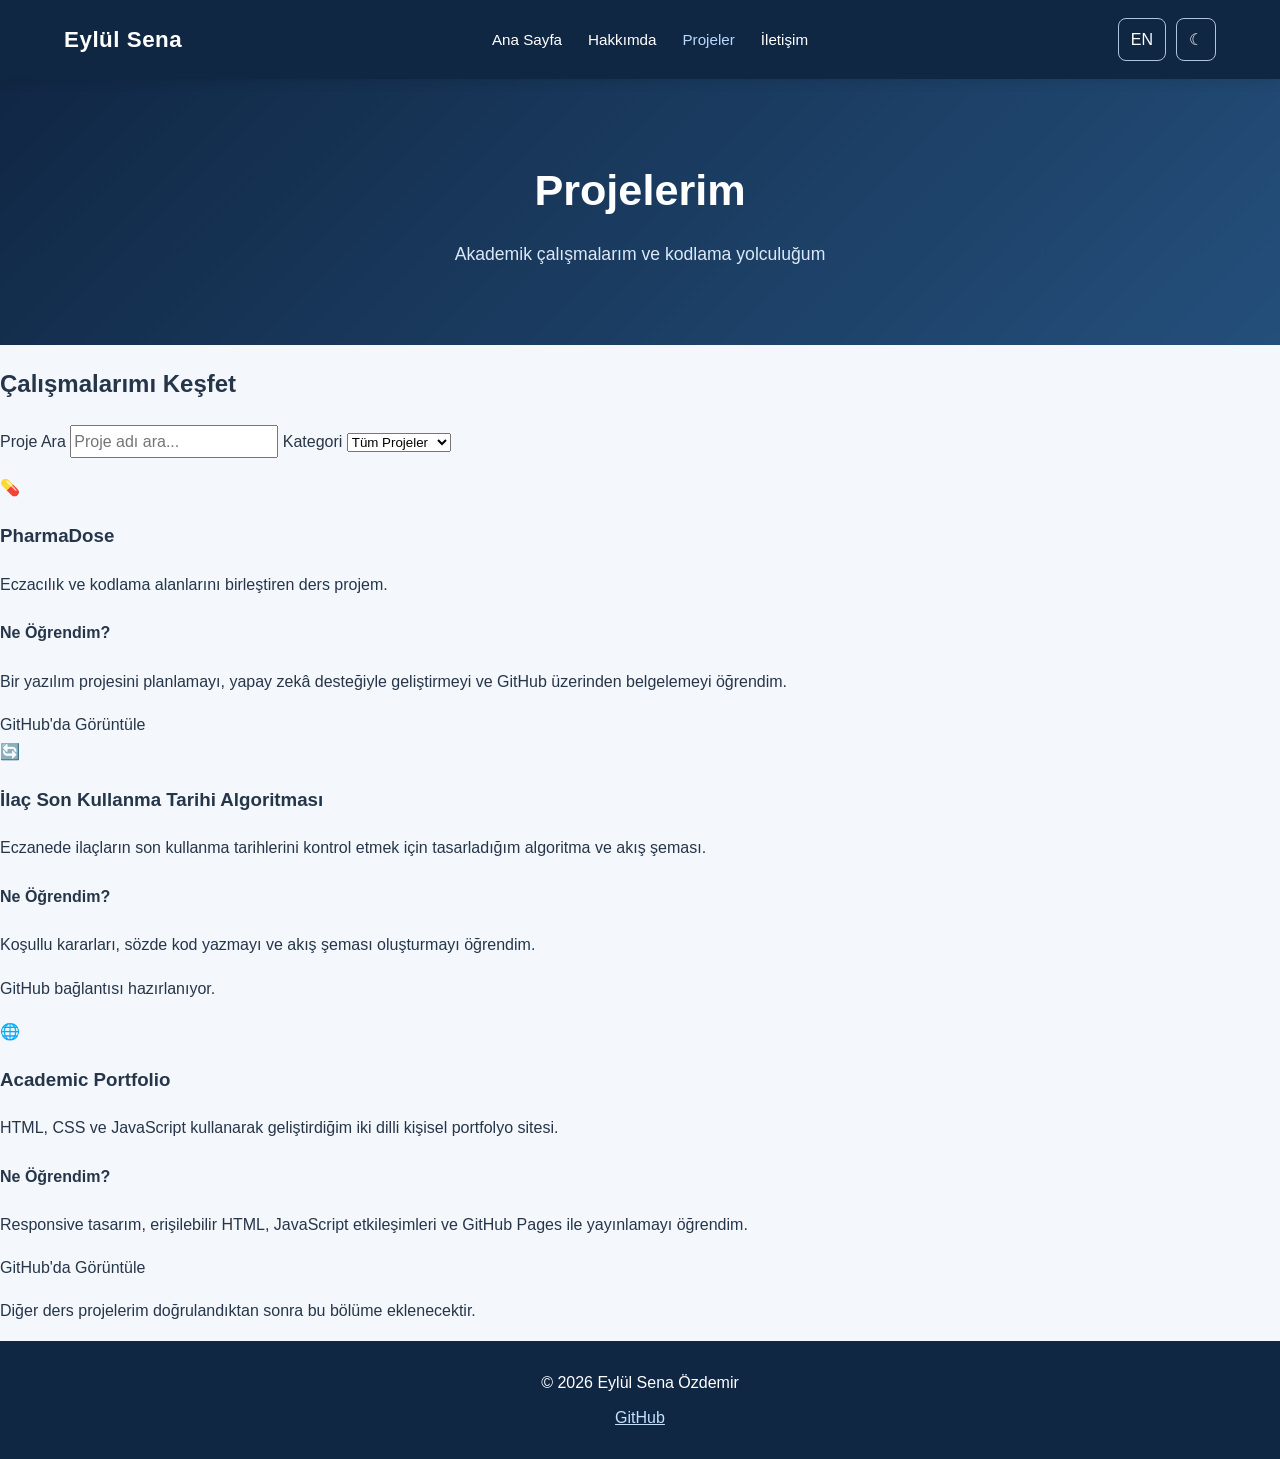
==== projects.html @ 24a997ff "Add bilingual projects page" ====
<!DOCTYPE html>
<html lang="tr">
<head>
  <meta charset="UTF-8">
  <meta name="viewport"
        content="width=device-width, initial-scale=1.0">
  <meta name="description"
        content="Eylül Sena Özdemir'in akademik ve kodlama projeleri.">
  <title>Projects | Eylül Sena</title>
  <link rel="stylesheet" href="style.css">
  <script src="script.js" defer></script>
</head>

<body>

  <header class="site-header">
    <nav class="navbar" aria-label="Ana menü">
      <a href="index.html" class="logo">Eylül Sena</a>

      <button class="menu-toggle" type="button"
              aria-label="Menüyü aç"
              aria-expanded="false"
              aria-controls="nav-links">☰</button>

      <ul class="nav-links" id="nav-links">
        <li><a href="index.html"
               data-tr="Ana Sayfa" data-en="Home">Ana Sayfa</a></li>
        <li><a href="about.html"
               data-tr="Hakkımda" data-en="About">Hakkımda</a></li>
        <li><a href="projects.html" aria-current="page"
               data-tr="Projeler" data-en="Projects">Projeler</a></li>
        <li><a href="contact.html"
               data-tr="İletişim" data-en="Contact">İletişim</a></li>
      </ul>

      <div class="header-actions">
        <button id="language-toggle" type="button"
                aria-label="Switch to English">EN</button>
        <button id="theme-toggle" type="button"
                aria-label="Karanlık modu aç">☾</button>
      </div>
    </nav>
  </header>

  <main>
    <section class="about-banner">
      <h1 data-tr="Projelerim" data-en="My Projects">
        Projelerim
      </h1>
      <p data-tr="Akademik çalışmalarım ve kodlama yolculuğum"
         data-en="My academic work and coding journey">
        Akademik çalışmalarım ve kodlama yolculuğum
      </p>
    </section>

    <section class="projects-container"
             aria-labelledby="projects-heading">

      <h2 id="projects-heading"
          data-tr="Çalışmalarımı Keşfet"
          data-en="Explore My Work">
        Çalışmalarımı Keşfet
      </h2>

      <!-- SEARCH AND FILTER -->
      <div class="project-controls">
        <label for="project-search"
               data-tr="Proje Ara"
               data-en="Search Projects">Proje Ara</label>

        <input type="search" id="project-search"
               placeholder="Proje adı ara..."
               aria-label="Proje ara">

        <label for="project-filter"
               data-tr="Kategori"
               data-en="Category">Kategori</label>

        <select id="project-filter">
          <option value="all"
                  data-tr="Tüm Projeler"
                  data-en="All Projects">Tüm Projeler</option>
          <option value="coding"
                  data-tr="Kodlama"
                  data-en="Coding">Kodlama</option>
          <option value="algorithm"
                  data-tr="Algoritma"
                  data-en="Algorithm">Algoritma</option>
          <option value="web"
                  data-tr="Web Tasarımı"
                  data-en="Web Design">Web Tasarımı</option>
        </select>
      </div>

      <p id="project-feedback" role="status"
         aria-live="polite"></p>

      <div class="projects-grid">

        <!-- PROJECT 1 -->
        <article class="project-card" data-category="coding"
                 data-search="pharmadose pharmacy coding eczacılık kodlama">

          <div class="project-image" role="img"
               aria-label="PharmaDose proje simgesi">
            <span aria-hidden="true">💊</span>
          </div>

          <div class="project-content">
            <h3>PharmaDose</h3>

            <p data-tr="Eczacılık ve kodlama alanlarını birleştiren ders projem."
               data-en="My coursework project combining pharmacy and coding.">
              Eczacılık ve kodlama alanlarını
              birleştiren ders projem.
            </p>

            <h4 data-tr="Ne Öğrendim?"
                data-en="What I Learned">
              Ne Öğrendim?
            </h4>

            <p data-tr="Bir yazılım projesini planlamayı, yapay zekâ desteğiyle geliştirmeyi ve GitHub üzerinden belgelemeyi öğrendim."
               data-en="I learned to plan a software project, develop it with AI assistance, and document it on GitHub.">
              Bir yazılım projesini planlamayı,
              yapay zekâ desteğiyle geliştirmeyi
              ve GitHub üzerinden belgelemeyi öğrendim.
            </p>

            <a class="project-link"
               href="https://github.com/eyllozdemir/PharmaDose"
               target="_blank" rel="noopener noreferrer"
               data-tr="GitHub'da Görüntüle"
               data-en="View on GitHub">
              GitHub'da Görüntüle
            </a>
          </div>
        </article>

        <!-- PROJECT 2 -->
        <article class="project-card" data-category="algorithm"
                 data-search="algorithm flowchart expiry date son kullanma tarihi algoritma">

          <div class="project-image" role="img"
               aria-label="Algoritma akış şeması simgesi">
            <span aria-hidden="true">🔄</span>
          </div>

          <div class="project-content">
            <h3 data-tr="İlaç Son Kullanma Tarihi Algoritması"
                data-en="Medication Expiry Date Algorithm">
              İlaç Son Kullanma Tarihi Algoritması
            </h3>

            <p data-tr="Eczanede ilaçların son kullanma tarihlerini kontrol etmek için tasarladığım algoritma ve akış şeması."
               data-en="An algorithm and flowchart designed to check medication expiry dates in a pharmacy.">
              Eczanede ilaçların son kullanma
              tarihlerini kontrol etmek için
              tasarladığım algoritma ve akış şeması.
            </p>

            <h4 data-tr="Ne Öğrendim?"
                data-en="What I Learned">
              Ne Öğrendim?
            </h4>

            <p data-tr="Koşullu kararları, sözde kod yazmayı ve akış şeması oluşturmayı öğrendim."
               data-en="I learned conditional decision-making, pseudocode writing, and flowchart design.">
              Koşullu kararları, sözde kod
              yazmayı ve akış şeması oluşturmayı öğrendim.
            </p>

            <!-- Gercek GitHub baglantisi eklenecek -->
            <p class="project-pending"
               data-tr="GitHub bağlantısı hazırlanıyor."
               data-en="GitHub link will be added.">
              GitHub bağlantısı hazırlanıyor.
            </p>
          </div>
        </article>

        <!-- PROJECT 3: PORTFOLIO DEMO -->
        <article class="project-card" data-category="web"
                 data-search="academic portfolio html css javascript web">

          <div class="project-image" role="img"
               aria-label="Web portfolyo simgesi">
            <span aria-hidden="true">🌐</span>
          </div>

          <div class="project-content">
            <h3>Academic Portfolio</h3>

            <p data-tr="HTML, CSS ve JavaScript kullanarak geliştirdiğim iki dilli kişisel portfolyo sitesi."
               data-en="My bilingual personal portfolio website developed using HTML, CSS, and JavaScript.">
              HTML, CSS ve JavaScript kullanarak
              geliştirdiğim iki dilli kişisel
              portfolyo sitesi.
            </p>

            <h4 data-tr="Ne Öğrendim?"
                data-en="What I Learned">
              Ne Öğrendim?
            </h4>

            <p data-tr="Responsive tasarım, erişilebilir HTML, JavaScript etkileşimleri ve GitHub Pages ile yayınlamayı öğrendim."
               data-en="I learned responsive design, accessible HTML, JavaScript interactions, and publishing with GitHub Pages.">
              Responsive tasarım, erişilebilir HTML,
              JavaScript etkileşimleri ve GitHub Pages
              ile yayınlamayı öğrendim.
            </p>

            <a class="project-link"
               href="https://github.com/eyllozdemir/academic-portfolio"
               target="_blank" rel="noopener noreferrer"
               data-tr="GitHub'da Görüntüle"
               data-en="View on GitHub">
              GitHub'da Görüntüle
            </a>
          </div>
        </article>

      </div>

      <p class="project-note"
         data-tr="Diğer ders projelerim doğrulandıktan sonra bu bölüme eklenecektir."
         data-en="Additional coursework projects will be added after verification.">
        Diğer ders projelerim doğrulandıktan
        sonra bu bölüme eklenecektir.
      </p>

    </section>
  </main>

  <footer class="site-footer">
    <p>© 2026 Eylül Sena Özdemir</p>
    <a href="https://github.com/eyllozdemir"
       target="_blank" rel="noopener noreferrer">GitHub</a>
  </footer>

</body>
</html>
---- style.css ----
/* ==========================================
   EYLUL SENA - ACADEMIC PORTFOLIO
   Main Stylesheet
   ========================================== */

/* 1. RENKLER VE TEMEL AYARLAR */

:root {
  --navy: #102744;
  --blue: #244F7B;
  --light-blue: #EAF1F8;
  --white: #FFFFFF;
  --background: #F4F7FB;
  --text: #26364A;
  --muted: #52657B;
  --border: #DCE5EF;
  --card: #FFFFFF;
  --focus: #F3B544;
}

* {
  box-sizing: border-box;
}

html {
  scroll-behavior: smooth;
}

body {
  margin: 0;
  font-family: Arial, Helvetica, sans-serif;
  line-height: 1.7;
  color: var(--text);
  background-color: var(--background);
}

a {
  color: inherit;
  text-decoration: none;
}

button,
input,
textarea {
  font: inherit;
}

button {
  cursor: pointer;
}

img {
  max-width: 100%;
  height: auto;
}

/* 2. ERISILEBILIRLIK */

:focus-visible {
  outline: 3px solid var(--focus);
  outline-offset: 4px;
}

/* 3. UST MENU */

.site-header {
  background-color: var(--navy);
  color: var(--white);
  position: sticky;
  top: 0;
  z-index: 100;
  box-shadow: 0 2px 12px rgba(0, 0, 0, 0.12);
}

.navbar {
  max-width: 1200px;
  margin: 0 auto;
  padding: 18px 24px;
  display: flex;
  align-items: center;
  justify-content: space-between;
  gap: 24px;
}

.logo {
  font-size: 1.4rem;
  font-weight: 700;
  letter-spacing: 0.5px;
  white-space: nowrap;
}

.nav-links {
  display: flex;
  align-items: center;
  gap: 26px;
  list-style: none;
  margin: 0;
  padding: 0;
}

.nav-links a {
  font-size: 0.95rem;
  font-weight: 500;
  transition: color 0.3s ease;
}

.nav-links a:hover,
.nav-links a[aria-current="page"] {
  color: #B8D9FF;
}

.header-actions {
  display: flex;
  align-items: center;
  gap: 10px;
}

.header-actions button,
.menu-toggle {
  background: transparent;
  color: var(--white);
  border: 1px solid #AFC3DA;
  border-radius: 8px;
  padding: 7px 12px;
}

.header-actions button:hover,
.menu-toggle:hover {
  background: rgba(255, 255, 255, 0.15);
}

.menu-toggle {
  display: none;
}

/* 4. ANA TANITIM ALANI */

.hero {
  min-height: 560px;
  display: flex;
  align-items: center;
  justify-content: space-between;
  gap: 50px;
  padding: 80px max(24px, calc((100vw - 1152px) / 2));
  background: linear-gradient(
    135deg,
    #102744 0%,
    #244F7B 100%
  );
  color: var(--white);
}

.hero-content {
  flex: 1;
  max-width: 670px;
}

.eyebrow {
  color: #C3E0FF;
  font-size: 0.85rem;
  font-weight: 700;
  letter-spacing: 2px;
  text-transform: uppercase;
}

.hero h1 {
  font-size: clamp(2.2rem, 5vw, 3.7rem);
  line-height: 1.2;
  margin: 16px 0;
}

.hero h2 {
  font-size: 1.25rem;
  font-weight: 400;
  color: #DCE9F8;
}

.hero-content > p:not(.eyebrow) {
  font-size: 1.05rem;
  color: #E2ECF7;
  max-width: 600px;
  margin-top: 24px;
}

.hero-buttons {
  display: flex;
  flex-wrap: wrap;
  gap: 14px;
  margin-top: 32px;
}

.btn {
  display: inline-block;
  padding: 12px 24px;
  border-radius: 8px;
  font-weight: 700;
  text-align: center;
  transition: transform 0.2s ease,
              background-color 0.2s ease;
}

.btn:hover {
  transform: translateY(-3px);
}

.btn-primary {
  background: var(--white);
  color: var(--navy);
}

.btn-primary:hover {
  background: var(--light-blue);
}

.btn-outline {
  border: 2px solid var(--white);
  color: var(--white);
}

.btn-outline:hover {
  background: rgba(255, 255, 255, 0.12);
}

/* 5. PROFIL AVATARI */

.hero-avatar {
  flex: 0 0 260px;
  display: flex;
  justify-content: center;
  align-items: center;
}

.avatar-placeholder {
  width: 240px;
  height: 240px;
  border-radius: 50%;
  background: #EAF1F8;
  color: var(--navy);
  display: flex;
  align-items: center;
  justify-content: center;
  font-size: 5rem;
  font-weight: 700;
  border: 8px solid rgba(255, 255, 255, 0.3);
  box-shadow: 0 12px 35px rgba(0, 0, 0, 0.2);
}

/* 6. ILGI ALANLARI */

.interests {
  max-width: 1200px;
  margin: 0 auto;
  padding: 80px 24px;
}

.interests h2 {
  text-align: center;
  color: var(--navy);
  font-size: 2rem;
  margin-bottom: 36px;
}

.interest-grid {
  display: grid;
  grid-template-columns: repeat(3, 1fr);
  gap: 24px;
}

.interest-card {
  background: var(--card);
  padding: 32px 26px;
  border-radius: 14px;
  border: 1px solid var(--border);
  box-shadow: 0 5px 18px rgba(16, 39, 68, 0.05);
  transition: transform 0.3s ease,
              box-shadow 0.3s ease;
}

.interest-card:hover {
  transform: translateY(-6px);
  box-shadow: 0 12px 28px rgba(16, 39, 68, 0.12);
}

.interest-card h3 {
  color: var(--blue);
  margin-top: 0;
  font-size: 1.25rem;
}

.interest-card p {
  color: var(--muted);
  margin-bottom: 0;
}

/* 7. ALT BILGI */

.site-footer {
  background: var(--navy);
  color: var(--white);
  text-align: center;
  padding: 28px 20px;
}

.site-footer p {
  margin: 0 0 8px;
}

.site-footer a {
  color: #C3E0FF;
  text-decoration: underline;
}

.site-footer a:hover {
  color: var(--white);
}

/* 8. TABLET TASARIMI */

@media (max-width: 1024px) {
  .navbar {
    gap: 14px;
  }

  .nav-links {
    gap: 14px;
  }

  .hero {
    padding: 70px 40px;
    gap: 30px;
  }

  .hero-avatar {
    flex-basis: 200px;
  }

  .avatar-placeholder {
    width: 190px;
    height: 190px;
    font-size: 4rem;
  }

  .interest-grid {
    gap: 16px;
  }
}

/* 9. MOBIL TASARIM */

@media (max-width: 768px) {
  .navbar {
    flex-wrap: wrap;
    padding: 16px 20px;
  }

  .menu-toggle {
    display: block;
    margin-left: auto;
  }

  .header-actions {
    order: 2;
  }

  .nav-links {
    display: none;
    order: 3;
    width: 100%;
    flex-direction: column;
    align-items: stretch;
    gap: 0;
    padding: 14px 0;
  }

  .nav-links.active {
    display: flex;
  }

  .nav-links a {
    display: block;
    padding: 10px 4px;
  }

  .hero {
    flex-direction: column-reverse;
    text-align: center;
    padding: 55px 24px;
    gap: 28px;
  }

  .hero-content {
    width: 100%;
  }

  .hero-avatar {
    flex: 0 0 auto;
  }

  .hero-buttons {
    justify-content: center;
  }

  .interest-grid {
    grid-template-columns: 1fr;
  }

  .interests {
    padding: 55px 20px;
  }

  .interests h2 {
    font-size: 1.7rem;
  }
}

/* 10. KUCUK TELEFONLAR */

@media (max-width: 480px) {
  .logo {
    font-size: 1.15rem;
  }

  .navbar {
    gap: 10px;
  }

  .header-actions button {
    padding: 6px 9px;
  }

  .hero {
    padding: 45px 18px;
  }

  .hero h1 {
    font-size: 2rem;
  }

  .avatar-placeholder {
    width: 160px;
    height: 160px;
    font-size: 3.5rem;
  }

  .hero-buttons {
    flex-direction: column;
  }

  .btn {
    width: 100%;
  }
}

/* 11. HAREKET HASSASIYETI */

@media (prefers-reduced-motion: reduce) {
  html {
    scroll-behavior: auto;
  }

  .btn,
  .interest-card,
  .nav-links a {
    transition: none;
  }
}

/* 12. KARANLIK MOD ALTYAPISI */

body.dark-mode {
  --background: #0B1727;
  --text: #E5EDF6;
  --muted: #C0CDDD;
  --border: #38506C;
  --card: #172B44;
}

body.dark-mode .interests h2 {
  color: #E5EDF6;
}

body.dark-mode .interest-card h3 {
  color: #B8D9FF;
}

/* ==========================================
   ABOUT ME PAGE
   ========================================== */

.about-banner {
  background: linear-gradient(135deg, #102744, #244F7B);
  color: #FFFFFF;
  text-align: center;
  padding: 75px 20px;
}

.about-banner h1 {
  font-size: 2.7rem;
  margin: 0 0 12px;
}

.about-banner p {
  color: #DCE9F8;
  font-size: 1.1rem;
  margin: 0;
}

.about-container {
  max-width: 1050px;
  margin: 0 auto;
  padding: 55px 24px;
}

.about-intro,
.about-section {
  background: var(--card);
  border: 1px solid var(--border);
  border-radius: 14px;
  padding: 32px;
  margin-bottom: 24px;
  box-shadow: 0 5px 18px rgba(16, 39, 68, 0.05);
}

.about-intro {
  display: flex;
  align-items: center;
  gap: 30px;
}

.about-avatar {
  width: 130px;
  height: 130px;
  flex-shrink: 0;
  border-radius: 50%;
  background: #EAF1F8;
  color: #102744;
  display: flex;
  justify-content: center;
  align-items: center;
  font-size: 2.7rem;
  font-weight: 700;
}

.about-intro h2,
.about-section h2 {
  color: var(--blue);
  margin-top: 0;
}

.about-intro h3 {
  color: var(--muted);
  font-weight: 500;
}

.about-section h3 {
  color: var(--text);
}

.about-section p,
.about-intro p {
  line-height: 1.8;
}

.about-section ul {
  padding-left: 24px;
}

.about-section li {
  margin-bottom: 12px;
}

/* Dark mode support */

body.dark-mode .about-intro h2,
body.dark-mode .about-section h2 {
  color: #B8D9FF;
}

/* Tablet */

@media (max-width: 1024px) {
  .about-container {
    padding: 40px 24px;
  }
}

/* Mobile */

@media (max-width: 768px) {
  .about-banner {
    padding: 55px 20px;
  }

  .about-banner h1 {
    font-size: 2rem;
  }

  .about-intro {
    flex-direction: column;
    text-align: center;
  }

  .about-intro,
  .about-section {
    padding: 24px;
  }

  .about-avatar {
    width: 110px;
    height: 110px;
    font-size: 2.2rem;
  }
}
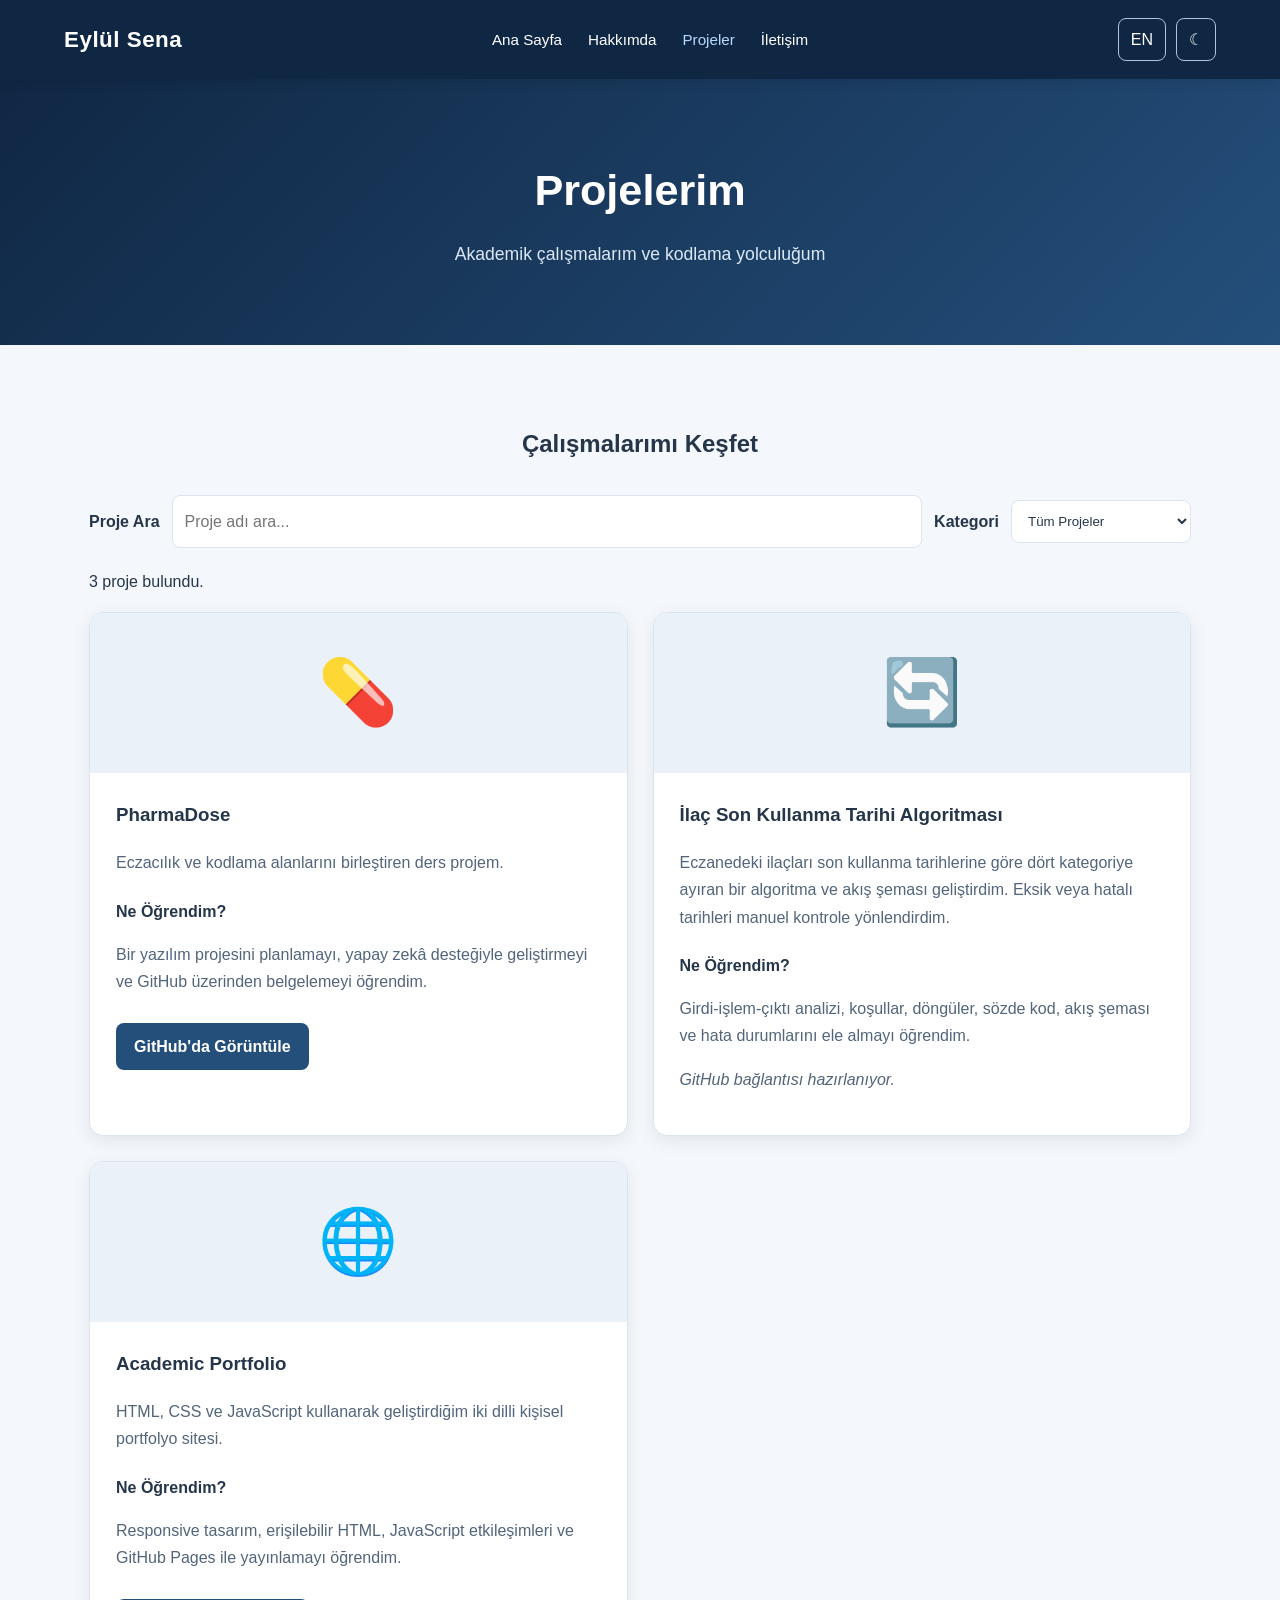
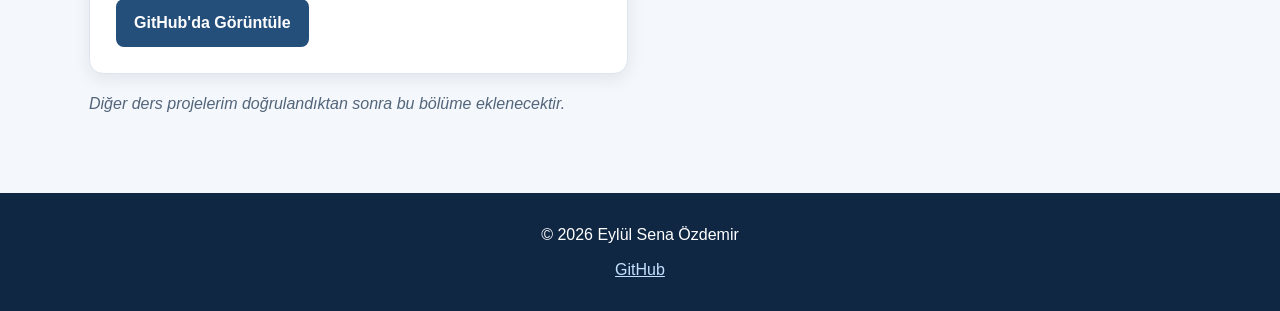
==== commit 7fe6b5e0: "Update algorithm project description" ====
--- a/projects.html
+++ b/projects.html
@@ -153,23 +153,31 @@
               İlaç Son Kullanma Tarihi Algoritması
             </h3>
 
-            <p data-tr="Eczanede ilaçların son kullanma tarihlerini kontrol etmek için tasarladığım algoritma ve akış şeması."
-               data-en="An algorithm and flowchart designed to check medication expiry dates in a pharmacy.">
-              Eczanede ilaçların son kullanma
-              tarihlerini kontrol etmek için
-              tasarladığım algoritma ve akış şeması.
-            </p>
+            
+          <p
+           data-tr="Eczanedeki ilaçları son kullanma tarihlerine göre dört kategoriye ayıran bir algoritma ve akış şeması geliştirdim. Eksik veya hatalı tarihleri manuel kontrole yönlendirdim."
+            data-en="I developed an algorithm and flowchart that classify pharmacy medications into four expiry-date categories. Missing or invalid dates are flagged for manual review.">
+            Eczanedeki ilaçları son kullanma tarihlerine
+             göre dört kategoriye ayıran bir algoritma
+            ve akış şeması geliştirdim. Eksik veya hatalı
+            tarihleri manuel kontrole yönlendirdim.
+          </p>
+
 
             <h4 data-tr="Ne Öğrendim?"
                 data-en="What I Learned">
               Ne Öğrendim?
             </h4>
 
-            <p data-tr="Koşullu kararları, sözde kod yazmayı ve akış şeması oluşturmayı öğrendim."
-               data-en="I learned conditional decision-making, pseudocode writing, and flowchart design.">
-              Koşullu kararları, sözde kod
-              yazmayı ve akış şeması oluşturmayı öğrendim.
-            </p>
+            
+<p
+  data-tr="Girdi-işlem-çıktı analizi, koşullar, döngüler, sözde kod, akış şeması ve hata durumlarını ele almayı öğrendim."
+  data-en="I learned input-process-output analysis, conditions, loops, pseudocode, flowcharts, and handling exceptional cases.">
+  Girdi-işlem-çıktı analizi, koşullar,
+  döngüler, sözde kod, akış şeması
+  ve hata durumlarını ele almayı öğrendim.
+</p>
+
 
             <!-- Gercek GitHub baglantisi eklenecek -->
             <p class="project-pending"
--- a/style.css
+++ b/style.css
@@ -612,3 +612,131 @@
     font-size: 2.2rem;
   }
 }
+
+/* ==========================================
+   PROJECTS PAGE
+   ========================================== */
+
+.projects-container {
+  max-width: 1150px;
+  margin: 0 auto;
+  padding: 60px 24px;
+}
+
+.projects-container > h2 {
+  color: var(--text);
+  text-align: center;
+  margin-bottom: 30px;
+}
+
+.project-controls {
+  display: flex;
+  align-items: center;
+  flex-wrap: wrap;
+  gap: 12px;
+  margin-bottom: 20px;
+}
+
+.project-controls label {
+  font-weight: 600;
+}
+
+.project-controls input,
+.project-controls select {
+  padding: 12px;
+  border: 1px solid var(--border);
+  border-radius: 8px;
+  background: var(--card);
+  color: var(--text);
+  min-width: 180px;
+}
+
+.project-controls input {
+  flex: 1;
+}
+
+.projects-grid {
+  display: grid;
+  grid-template-columns: repeat(2, minmax(0, 1fr));
+  gap: 25px;
+}
+
+.project-card {
+  background: var(--card);
+  border: 1px solid var(--border);
+  border-radius: 14px;
+  overflow: hidden;
+  box-shadow: 0 5px 18px rgba(16,39,68,0.08);
+}
+
+.project-card[hidden] {
+  display: none;
+}
+
+.project-image {
+  background: #EAF1F8;
+  min-height: 160px;
+  display: flex;
+  align-items: center;
+  justify-content: center;
+  font-size: 4rem;
+}
+
+.project-content {
+  padding: 26px;
+}
+
+.project-content h3 {
+  color: var(--text);
+  margin-top: 0;
+}
+
+.project-content h4 {
+  color: var(--text);
+  margin-bottom: 8px;
+}
+
+.project-content p {
+  color: var(--muted);
+}
+
+.project-link {
+  display: inline-block;
+  margin-top: 12px;
+  background: #244F7B;
+  color: #FFFFFF;
+  padding: 10px 18px;
+  border-radius: 8px;
+  font-weight: 600;
+}
+
+.project-link:hover {
+  background: #102744;
+}
+
+.project-pending,
+.project-note {
+  color: var(--muted);
+  font-style: italic;
+}
+
+#project-feedback {
+  color: var(--text);
+  min-height: 1.5em;
+}
+
+@media (max-width: 768px) {
+  .projects-grid {
+    grid-template-columns: 1fr;
+  }
+
+  .project-controls {
+    flex-direction: column;
+    align-items: stretch;
+  }
+
+  .project-controls input,
+  .project-controls select {
+    width: 100%;
+  }
+}
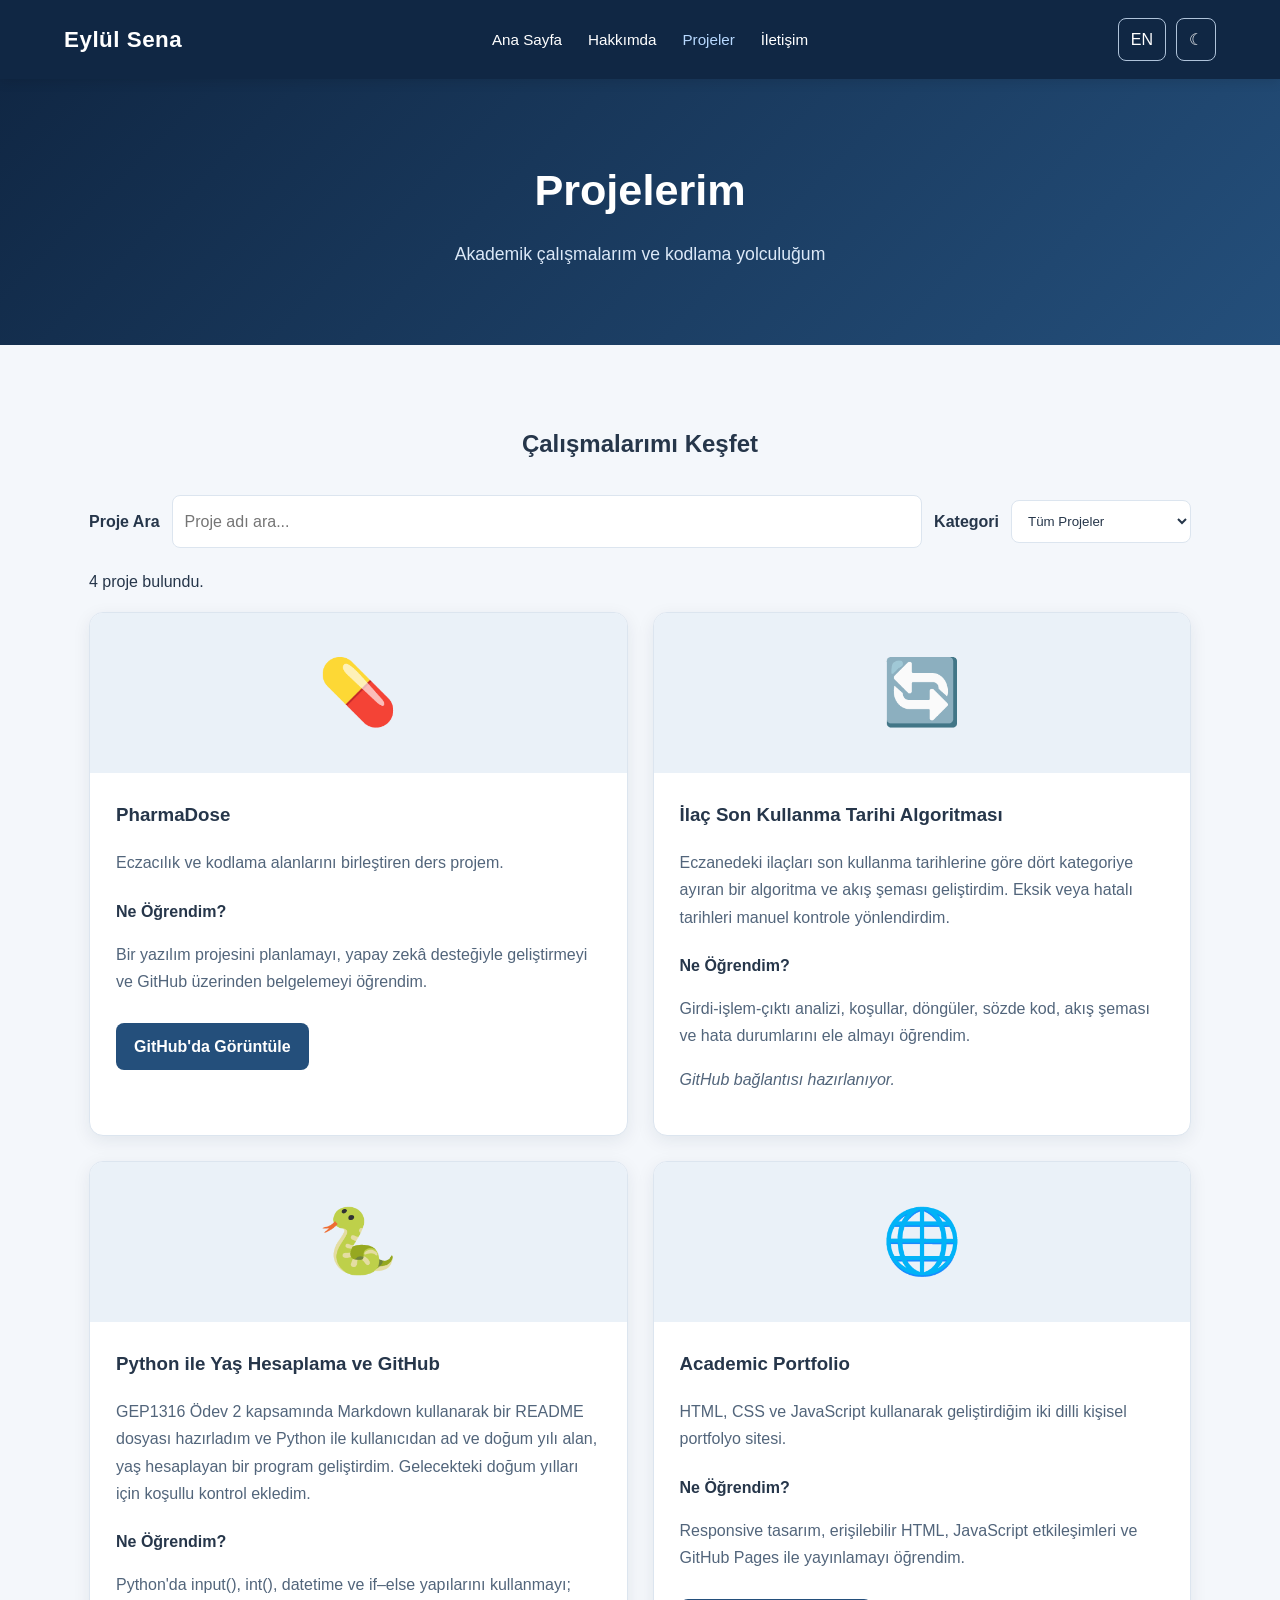
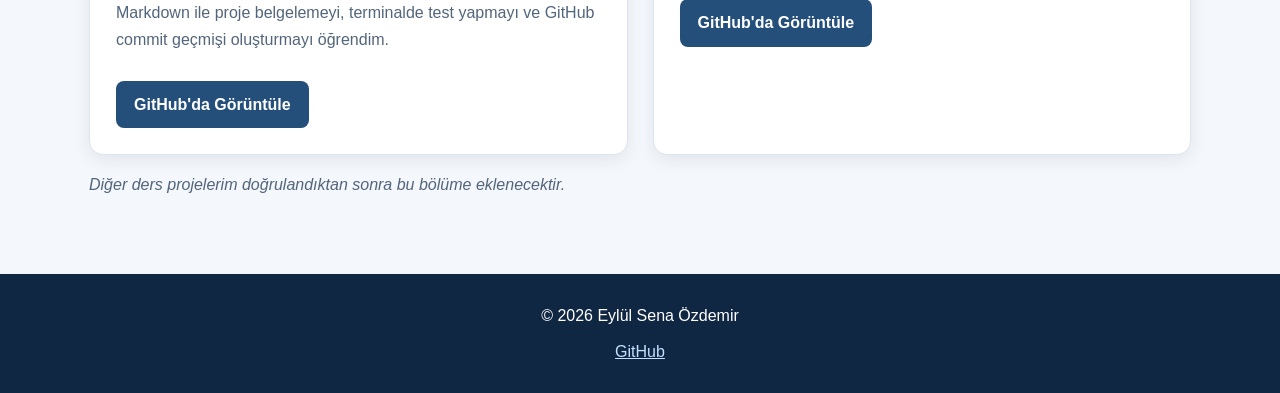
==== commit 731abe9d: "Add Python assignment project" ====
--- a/projects.html
+++ b/projects.html
@@ -188,6 +188,65 @@
           </div>
         </article>
 
+        
+<!-- PROJECT: PYTHON AND GITHUB -->
+
+<article class="project-card"
+         data-category="coding"
+         data-search="python github readme merhaba yaş hesaplama age calculator">
+
+  <div class="project-image" role="img"
+       aria-label="Python programlama projesi simgesi">
+    <span aria-hidden="true">🐍</span>
+  </div>
+
+  <div class="project-content">
+
+    <h3
+      data-tr="Python ile Yaş Hesaplama ve GitHub"
+      data-en="Python Age Calculator and GitHub">
+      Python ile Yaş Hesaplama ve GitHub
+    </h3>
+
+    <p
+      data-tr="GEP1316 Ödev 2 kapsamında Markdown kullanarak bir README dosyası hazırladım ve Python ile kullanıcıdan ad ve doğum yılı alan, yaş hesaplayan bir program geliştirdim. Gelecekteki doğum yılları için koşullu kontrol ekledim."
+      data-en="For GEP1316 Assignment 2, I created a README file using Markdown and developed a Python program that asks for a user's name and birth year, calculates age, and checks for future birth years.">
+      GEP1316 Ödev 2 kapsamında Markdown kullanarak
+      bir README dosyası hazırladım ve Python ile
+      kullanıcıdan ad ve doğum yılı alan, yaş
+      hesaplayan bir program geliştirdim.
+      Gelecekteki doğum yılları için koşullu
+      kontrol ekledim.
+    </p>
+
+    <h4 data-tr="Ne Öğrendim?"
+        data-en="What I Learned">
+      Ne Öğrendim?
+    </h4>
+
+    <p
+      data-tr="Python'da input(), int(), datetime ve if–else yapılarını kullanmayı; Markdown ile proje belgelemeyi, terminalde test yapmayı ve GitHub commit geçmişi oluşturmayı öğrendim."
+      data-en="I learned to use input(), int(), datetime, and if–else in Python, document projects with Markdown, test programs in the terminal, and maintain a GitHub commit history.">
+      Python'da input(), int(), datetime ve
+      if–else yapılarını kullanmayı; Markdown
+      ile proje belgelemeyi, terminalde test
+      yapmayı ve GitHub commit geçmişi
+      oluşturmayı öğrendim.
+    </p>
+
+    <a class="project-link"
+       href="https://github.com/eyllozdemir/gep1316-portfolyo"
+       target="_blank"
+       rel="noopener noreferrer"
+       data-tr="GitHub'da Görüntüle"
+       data-en="View on GitHub">
+      GitHub'da Görüntüle
+    </a>
+
+  </div>
+</article>
+
+
         <!-- PROJECT 3: PORTFOLIO DEMO -->
         <article class="project-card" data-category="web"
                  data-search="academic portfolio html css javascript web">
--- a/style.css
+++ b/style.css
@@ -740,3 +740,106 @@
     width: 100%;
   }
 }
+
+/* ==========================================
+   CONTACT PAGE
+   ========================================== */
+
+.contact-container {
+  max-width: 780px;
+  margin: 0 auto;
+  padding: 60px 24px;
+}
+
+.contact-container > h2 {
+  color: var(--text);
+}
+
+.contact-container > p {
+  color: var(--muted);
+  line-height: 1.7;
+}
+
+#contact-form {
+  background: var(--card);
+  border: 1px solid var(--border);
+  border-radius: 14px;
+  padding: 32px;
+  margin-top: 28px;
+}
+
+.form-group {
+  display: flex;
+  flex-direction: column;
+  gap: 8px;
+  margin-bottom: 22px;
+}
+
+.form-group label {
+  color: var(--text);
+  font-weight: 600;
+}
+
+.form-group input,
+.form-group textarea {
+  width: 100%;
+  padding: 13px;
+  background: var(--background);
+  color: var(--text);
+  border: 1px solid var(--border);
+  border-radius: 8px;
+  font: inherit;
+}
+
+.form-group input:focus,
+.form-group textarea:focus {
+  outline: 3px solid #8DB8E8;
+  outline-offset: 2px;
+}
+
+.form-group [aria-invalid="true"] {
+  border-color: #C43D3D;
+}
+
+.form-error {
+  color: #C43D3D;
+  font-size: 0.9rem;
+}
+
+body.dark-mode .form-error {
+  color: #FFB4B4;
+}
+
+#form-status {
+  margin-top: 18px;
+  font-weight: 600;
+  color: var(--text);
+}
+
+.privacy-note {
+  margin-top: 26px;
+  padding: 24px;
+  border: 1px solid var(--border);
+  border-radius: 12px;
+  background: var(--card);
+}
+
+.privacy-note h3 {
+  margin-top: 0;
+  color: var(--text);
+}
+
+.privacy-note p {
+  color: var(--muted);
+  line-height: 1.7;
+}
+
+@media (max-width: 768px) {
+  .contact-container {
+    padding: 35px 16px;
+  }
+
+  #contact-form {
+    padding: 22px;
+  }
+}
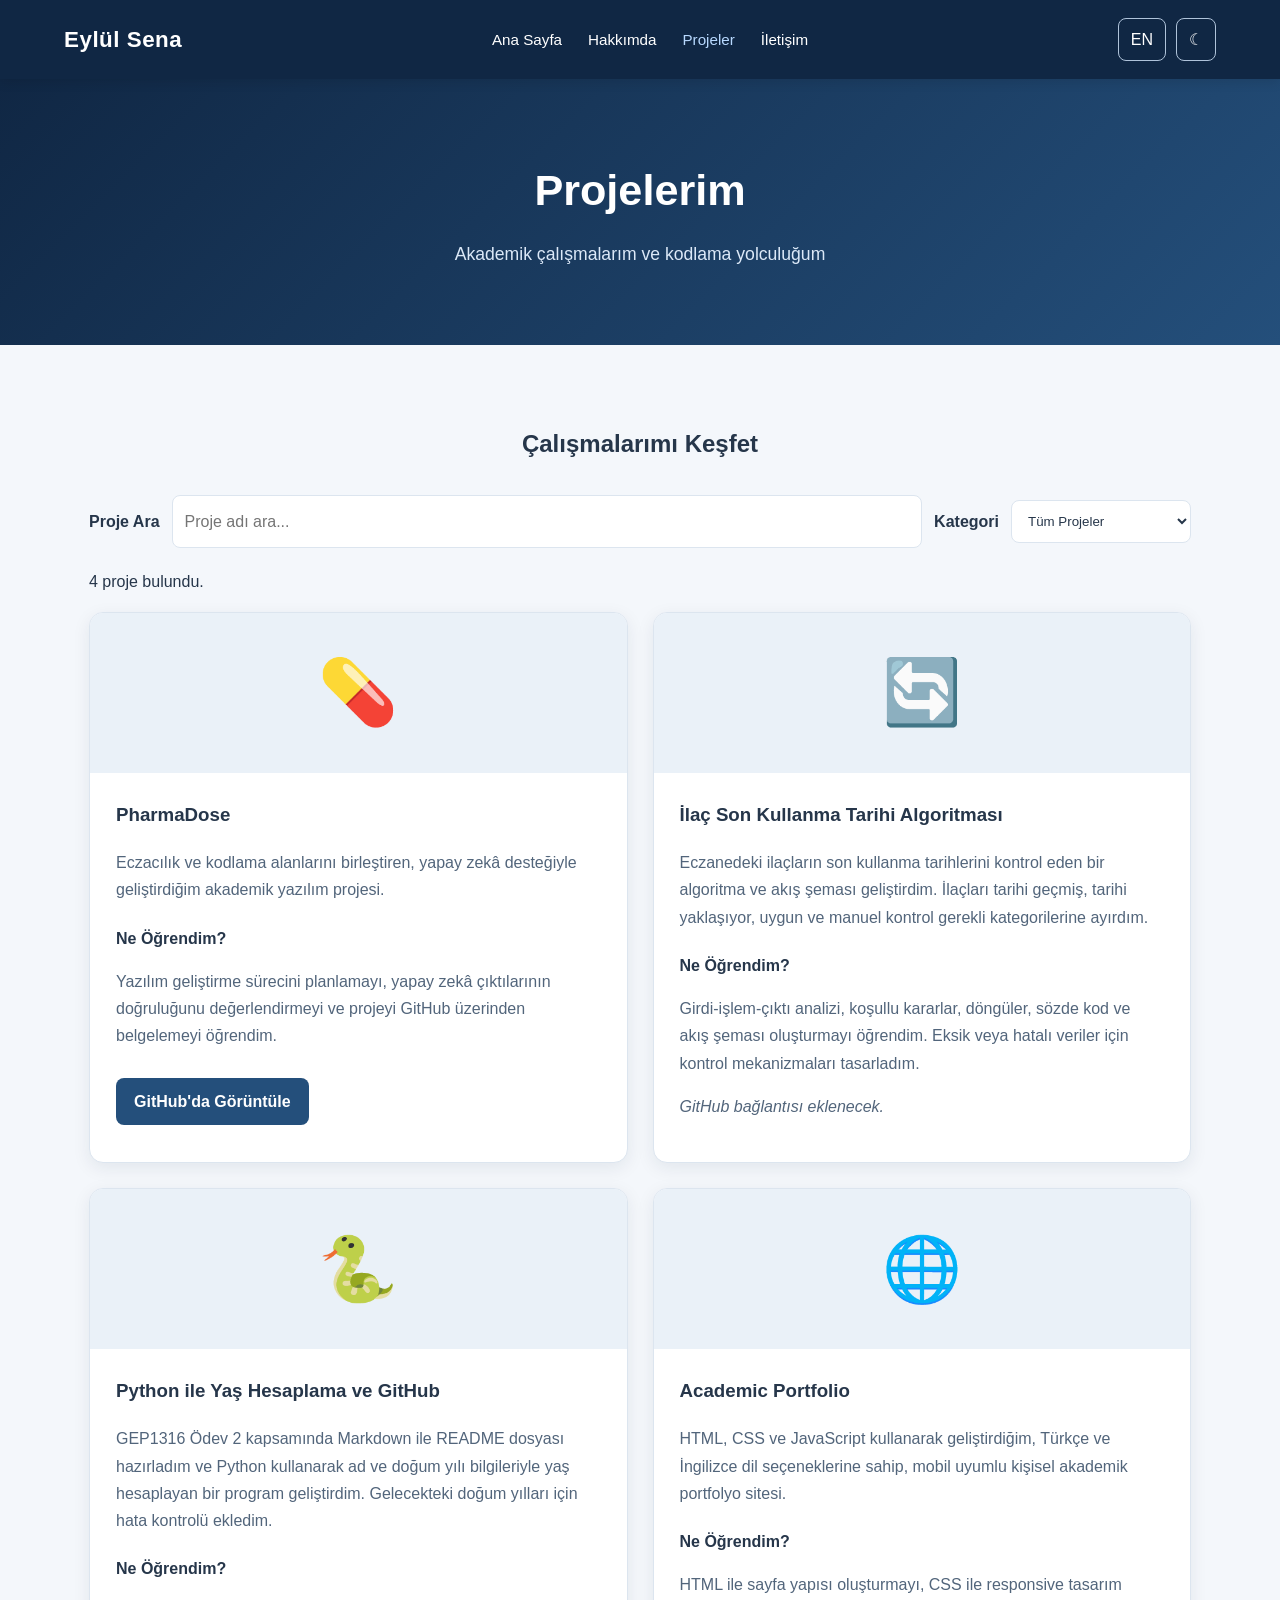
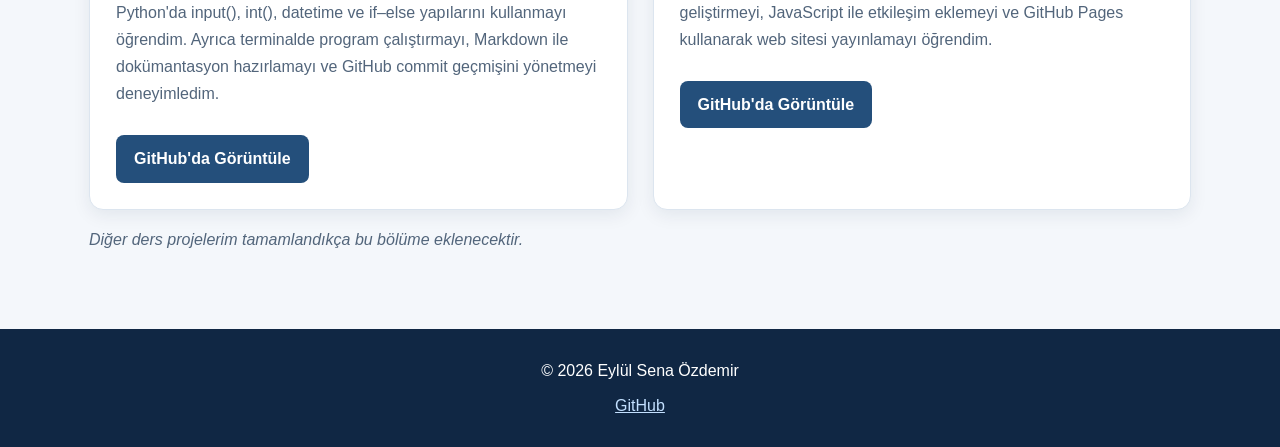
==== commit b7335c7f: "Update complete projects page with four project cards" ====
--- a/projects.html
+++ b/projects.html
@@ -1,310 +1,568 @@
 
 <!DOCTYPE html>
 <html lang="tr">
+
 <head>
   <meta charset="UTF-8">
+
   <meta name="viewport"
         content="width=device-width, initial-scale=1.0">
+
   <meta name="description"
-        content="Eylül Sena Özdemir'in akademik ve kodlama projeleri.">
+        content="Eylül Sena Özdemir'in akademik, eczacılık ve kodlama projeleri.">
+
   <title>Projects | Eylül Sena</title>
+
   <link rel="stylesheet" href="style.css">
+
   <script src="script.js" defer></script>
 </head>
 
 <body>
 
+  <!-- =====================================
+       HEADER AND NAVIGATION
+       ===================================== -->
+
   <header class="site-header">
+
     <nav class="navbar" aria-label="Ana menü">
-      <a href="index.html" class="logo">Eylül Sena</a>
-
-      <button class="menu-toggle" type="button"
-              aria-label="Menüyü aç"
-              aria-expanded="false"
-              aria-controls="nav-links">☰</button>
+
+      <a href="index.html" class="logo">
+        Eylül Sena
+      </a>
+
+      <button
+        class="menu-toggle"
+        type="button"
+        aria-label="Menüyü aç"
+        aria-expanded="false"
+        aria-controls="nav-links">
+        ☰
+      </button>
 
       <ul class="nav-links" id="nav-links">
-        <li><a href="index.html"
-               data-tr="Ana Sayfa" data-en="Home">Ana Sayfa</a></li>
-        <li><a href="about.html"
-               data-tr="Hakkımda" data-en="About">Hakkımda</a></li>
-        <li><a href="projects.html" aria-current="page"
-               data-tr="Projeler" data-en="Projects">Projeler</a></li>
-        <li><a href="contact.html"
-               data-tr="İletişim" data-en="Contact">İletişim</a></li>
+
+        <li>
+          <a href="index.html"
+             data-tr="Ana Sayfa"
+             data-en="Home">
+            Ana Sayfa
+          </a>
+        </li>
+
+        <li>
+          <a href="about.html"
+             data-tr="Hakkımda"
+             data-en="About">
+            Hakkımda
+          </a>
+        </li>
+
+        <li>
+          <a href="projects.html"
+             aria-current="page"
+             data-tr="Projeler"
+             data-en="Projects">
+            Projeler
+          </a>
+        </li>
+
+        <li>
+          <a href="contact.html"
+             data-tr="İletişim"
+             data-en="Contact">
+            İletişim
+          </a>
+        </li>
+
       </ul>
 
       <div class="header-actions">
-        <button id="language-toggle" type="button"
-                aria-label="Switch to English">EN</button>
-        <button id="theme-toggle" type="button"
-                aria-label="Karanlık modu aç">☾</button>
+
+        <button
+          id="language-toggle"
+          type="button"
+          aria-label="Switch to English">
+          EN
+        </button>
+
+        <button
+          id="theme-toggle"
+          type="button"
+          aria-label="Karanlık modu aç">
+          ☾
+        </button>
+
       </div>
+
     </nav>
+
   </header>
 
+
+  <!-- =====================================
+       MAIN CONTENT
+       ===================================== -->
+
   <main>
+
+    <!-- PAGE BANNER -->
+
     <section class="about-banner">
-      <h1 data-tr="Projelerim" data-en="My Projects">
+
+      <h1
+        data-tr="Projelerim"
+        data-en="My Projects">
         Projelerim
       </h1>
-      <p data-tr="Akademik çalışmalarım ve kodlama yolculuğum"
-         data-en="My academic work and coding journey">
+
+      <p
+        data-tr="Akademik çalışmalarım ve kodlama yolculuğum"
+        data-en="My academic work and coding journey">
         Akademik çalışmalarım ve kodlama yolculuğum
       </p>
+
     </section>
 
-    <section class="projects-container"
-             aria-labelledby="projects-heading">
-
-      <h2 id="projects-heading"
-          data-tr="Çalışmalarımı Keşfet"
-          data-en="Explore My Work">
+
+    <!-- =====================================
+         PROJECTS SECTION
+         ===================================== -->
+
+    <section
+      class="projects-container"
+      aria-labelledby="projects-heading">
+
+      <h2
+        id="projects-heading"
+        data-tr="Çalışmalarımı Keşfet"
+        data-en="Explore My Work">
         Çalışmalarımı Keşfet
       </h2>
 
+
       <!-- SEARCH AND FILTER -->
+
       <div class="project-controls">
-        <label for="project-search"
-               data-tr="Proje Ara"
-               data-en="Search Projects">Proje Ara</label>
-
-        <input type="search" id="project-search"
-               placeholder="Proje adı ara..."
-               aria-label="Proje ara">
-
-        <label for="project-filter"
-               data-tr="Kategori"
-               data-en="Category">Kategori</label>
+
+        <label
+          for="project-search"
+          data-tr="Proje Ara"
+          data-en="Search Projects">
+          Proje Ara
+        </label>
+
+        <input
+          type="search"
+          id="project-search"
+          placeholder="Proje adı ara..."
+          aria-label="Proje ara">
+
+        <label
+          for="project-filter"
+          data-tr="Kategori"
+          data-en="Category">
+          Kategori
+        </label>
 
         <select id="project-filter">
-          <option value="all"
-                  data-tr="Tüm Projeler"
-                  data-en="All Projects">Tüm Projeler</option>
-          <option value="coding"
-                  data-tr="Kodlama"
-                  data-en="Coding">Kodlama</option>
-          <option value="algorithm"
-                  data-tr="Algoritma"
-                  data-en="Algorithm">Algoritma</option>
-          <option value="web"
-                  data-tr="Web Tasarımı"
-                  data-en="Web Design">Web Tasarımı</option>
+
+          <option
+            value="all"
+            data-tr="Tüm Projeler"
+            data-en="All Projects">
+            Tüm Projeler
+          </option>
+
+          <option
+            value="coding"
+            data-tr="Kodlama"
+            data-en="Coding">
+            Kodlama
+          </option>
+
+          <option
+            value="algorithm"
+            data-tr="Algoritma"
+            data-en="Algorithm">
+            Algoritma
+          </option>
+
+          <option
+            value="web"
+            data-tr="Web Tasarımı"
+            data-en="Web Design">
+            Web Tasarımı
+          </option>
+
         </select>
+
       </div>
 
-      <p id="project-feedback" role="status"
-         aria-live="polite"></p>
+
+      <p
+        id="project-feedback"
+        role="status"
+        aria-live="polite">
+      </p>
+
+
+      <!-- =====================================
+           PROJECT CARDS
+           ===================================== -->
 
       <div class="projects-grid">
 
-        <!-- PROJECT 1 -->
-        <article class="project-card" data-category="coding"
-                 data-search="pharmadose pharmacy coding eczacılık kodlama">
-
-          <div class="project-image" role="img"
-               aria-label="PharmaDose proje simgesi">
+
+        <!-- =================================
+             PROJECT 1 - PHARMADOSE
+             ================================= -->
+
+        <article
+          class="project-card"
+          data-category="coding"
+          data-search="pharmadose pharmacy coding eczacılık kodlama">
+
+          <div
+            class="project-image"
+            role="img"
+            aria-label="PharmaDose proje simgesi">
+
             <span aria-hidden="true">💊</span>
-          </div>
+
+          </div>
+
 
           <div class="project-content">
+
             <h3>PharmaDose</h3>
 
-            <p data-tr="Eczacılık ve kodlama alanlarını birleştiren ders projem."
-               data-en="My coursework project combining pharmacy and coding.">
+            <p
+              data-tr="Eczacılık ve kodlama alanlarını birleştiren, yapay zekâ desteğiyle geliştirdiğim akademik yazılım projesi."
+              data-en="An academic software project combining pharmacy and coding, developed with AI assistance.">
+
               Eczacılık ve kodlama alanlarını
-              birleştiren ders projem.
-            </p>
-
-            <h4 data-tr="Ne Öğrendim?"
-                data-en="What I Learned">
+              birleştiren, yapay zekâ desteğiyle
+              geliştirdiğim akademik yazılım projesi.
+
+            </p>
+
+
+            <h4
+              data-tr="Ne Öğrendim?"
+              data-en="What I Learned">
               Ne Öğrendim?
             </h4>
 
-            <p data-tr="Bir yazılım projesini planlamayı, yapay zekâ desteğiyle geliştirmeyi ve GitHub üzerinden belgelemeyi öğrendim."
-               data-en="I learned to plan a software project, develop it with AI assistance, and document it on GitHub.">
-              Bir yazılım projesini planlamayı,
-              yapay zekâ desteğiyle geliştirmeyi
-              ve GitHub üzerinden belgelemeyi öğrendim.
-            </p>
-
-            <a class="project-link"
-               href="https://github.com/eyllozdemir/PharmaDose"
-               target="_blank" rel="noopener noreferrer"
-               data-tr="GitHub'da Görüntüle"
-               data-en="View on GitHub">
+            <p
+              data-tr="Yazılım geliştirme sürecini planlamayı, yapay zekâ çıktılarının doğruluğunu değerlendirmeyi ve projeyi GitHub üzerinden belgelemeyi öğrendim."
+              data-en="I learned to plan software development, evaluate AI-generated outputs, and document a project using GitHub.">
+
+              Yazılım geliştirme sürecini
+              planlamayı, yapay zekâ çıktılarının
+              doğruluğunu değerlendirmeyi ve
+              projeyi GitHub üzerinden
+              belgelemeyi öğrendim.
+
+            </p>
+
+
+            <a
+              class="project-link"
+              href="https://github.com/eyllozdemir/PharmaDose"
+              target="_blank"
+              rel="noopener noreferrer"
+              data-tr="GitHub'da Görüntüle"
+              data-en="View on GitHub">
+
               GitHub'da Görüntüle
+
             </a>
-          </div>
+
+          </div>
+
         </article>
 
-        <!-- PROJECT 2 -->
-        <article class="project-card" data-category="algorithm"
-                 data-search="algorithm flowchart expiry date son kullanma tarihi algoritma">
-
-          <div class="project-image" role="img"
-               aria-label="Algoritma akış şeması simgesi">
+
+        <!-- =================================
+             PROJECT 2 - EXPIRY ALGORITHM
+             ================================= -->
+
+        <article
+          class="project-card"
+          data-category="algorithm"
+          data-search="algorithm flowchart expiry date son kullanma tarihi algoritma pharmacy">
+
+          <div
+            class="project-image"
+            role="img"
+            aria-label="İlaç son kullanma tarihi algoritması simgesi">
+
             <span aria-hidden="true">🔄</span>
-          </div>
+
+          </div>
+
 
           <div class="project-content">
-            <h3 data-tr="İlaç Son Kullanma Tarihi Algoritması"
-                data-en="Medication Expiry Date Algorithm">
+
+            <h3
+              data-tr="İlaç Son Kullanma Tarihi Algoritması"
+              data-en="Medication Expiry Date Algorithm">
+
               İlaç Son Kullanma Tarihi Algoritması
+
             </h3>
 
-            
-          <p
-           data-tr="Eczanedeki ilaçları son kullanma tarihlerine göre dört kategoriye ayıran bir algoritma ve akış şeması geliştirdim. Eksik veya hatalı tarihleri manuel kontrole yönlendirdim."
-            data-en="I developed an algorithm and flowchart that classify pharmacy medications into four expiry-date categories. Missing or invalid dates are flagged for manual review.">
-            Eczanedeki ilaçları son kullanma tarihlerine
-             göre dört kategoriye ayıran bir algoritma
-            ve akış şeması geliştirdim. Eksik veya hatalı
-            tarihleri manuel kontrole yönlendirdim.
-          </p>
-
-
-            <h4 data-tr="Ne Öğrendim?"
-                data-en="What I Learned">
+
+            <p
+              data-tr="Eczanedeki ilaçların son kullanma tarihlerini kontrol eden bir algoritma ve akış şeması geliştirdim. İlaçları tarihi geçmiş, tarihi yaklaşıyor, uygun ve manuel kontrol gerekli kategorilerine ayırdım."
+              data-en="I developed an algorithm and flowchart to check medication expiry dates in a pharmacy. Medications are classified as expired, approaching expiry, valid, or requiring manual review.">
+
+              Eczanedeki ilaçların son kullanma
+              tarihlerini kontrol eden bir
+              algoritma ve akış şeması geliştirdim.
+              İlaçları tarihi geçmiş, tarihi
+              yaklaşıyor, uygun ve manuel kontrol
+              gerekli kategorilerine ayırdım.
+
+            </p>
+
+
+            <h4
+              data-tr="Ne Öğrendim?"
+              data-en="What I Learned">
               Ne Öğrendim?
             </h4>
 
-            
-<p
-  data-tr="Girdi-işlem-çıktı analizi, koşullar, döngüler, sözde kod, akış şeması ve hata durumlarını ele almayı öğrendim."
-  data-en="I learned input-process-output analysis, conditions, loops, pseudocode, flowcharts, and handling exceptional cases.">
-  Girdi-işlem-çıktı analizi, koşullar,
-  döngüler, sözde kod, akış şeması
-  ve hata durumlarını ele almayı öğrendim.
-</p>
-
-
-            <!-- Gercek GitHub baglantisi eklenecek -->
-            <p class="project-pending"
-               data-tr="GitHub bağlantısı hazırlanıyor."
-               data-en="GitHub link will be added.">
-              GitHub bağlantısı hazırlanıyor.
-            </p>
-          </div>
+
+            <p
+              data-tr="Girdi-işlem-çıktı analizi, koşullu kararlar, döngüler, sözde kod ve akış şeması oluşturmayı öğrendim. Eksik veya hatalı veriler için kontrol mekanizmaları tasarladım."
+              data-en="I learned input-process-output analysis, conditional decisions, loops, pseudocode, and flowchart design. I also designed checks for missing or invalid data.">
+
+              Girdi-işlem-çıktı analizi,
+              koşullu kararlar, döngüler,
+              sözde kod ve akış şeması
+              oluşturmayı öğrendim.
+              Eksik veya hatalı veriler için
+              kontrol mekanizmaları tasarladım.
+
+            </p>
+
+
+            <p
+              class="project-pending"
+              data-tr="GitHub bağlantısı eklenecek."
+              data-en="GitHub link will be added.">
+
+              GitHub bağlantısı eklenecek.
+
+            </p>
+
+          </div>
+
         </article>
 
-        
-<!-- PROJECT: PYTHON AND GITHUB -->
-
-<article class="project-card"
-         data-category="coding"
-         data-search="python github readme merhaba yaş hesaplama age calculator">
-
-  <div class="project-image" role="img"
-       aria-label="Python programlama projesi simgesi">
-    <span aria-hidden="true">🐍</span>
-  </div>
-
-  <div class="project-content">
-
-    <h3
-      data-tr="Python ile Yaş Hesaplama ve GitHub"
-      data-en="Python Age Calculator and GitHub">
-      Python ile Yaş Hesaplama ve GitHub
-    </h3>
-
-    <p
-      data-tr="GEP1316 Ödev 2 kapsamında Markdown kullanarak bir README dosyası hazırladım ve Python ile kullanıcıdan ad ve doğum yılı alan, yaş hesaplayan bir program geliştirdim. Gelecekteki doğum yılları için koşullu kontrol ekledim."
-      data-en="For GEP1316 Assignment 2, I created a README file using Markdown and developed a Python program that asks for a user's name and birth year, calculates age, and checks for future birth years.">
-      GEP1316 Ödev 2 kapsamında Markdown kullanarak
-      bir README dosyası hazırladım ve Python ile
-      kullanıcıdan ad ve doğum yılı alan, yaş
-      hesaplayan bir program geliştirdim.
-      Gelecekteki doğum yılları için koşullu
-      kontrol ekledim.
-    </p>
-
-    <h4 data-tr="Ne Öğrendim?"
-        data-en="What I Learned">
-      Ne Öğrendim?
-    </h4>
-
-    <p
-      data-tr="Python'da input(), int(), datetime ve if–else yapılarını kullanmayı; Markdown ile proje belgelemeyi, terminalde test yapmayı ve GitHub commit geçmişi oluşturmayı öğrendim."
-      data-en="I learned to use input(), int(), datetime, and if–else in Python, document projects with Markdown, test programs in the terminal, and maintain a GitHub commit history.">
-      Python'da input(), int(), datetime ve
-      if–else yapılarını kullanmayı; Markdown
-      ile proje belgelemeyi, terminalde test
-      yapmayı ve GitHub commit geçmişi
-      oluşturmayı öğrendim.
-    </p>
-
-    <a class="project-link"
-       href="https://github.com/eyllozdemir/gep1316-portfolyo"
-       target="_blank"
-       rel="noopener noreferrer"
-       data-tr="GitHub'da Görüntüle"
-       data-en="View on GitHub">
-      GitHub'da Görüntüle
-    </a>
-
-  </div>
-</article>
-
-
-        <!-- PROJECT 3: PORTFOLIO DEMO -->
-        <article class="project-card" data-category="web"
-                 data-search="academic portfolio html css javascript web">
-
-          <div class="project-image" role="img"
-               aria-label="Web portfolyo simgesi">
-            <span aria-hidden="true">🌐</span>
-          </div>
+
+        <!-- =================================
+             PROJECT 3 - PYTHON AND GITHUB
+             ================================= -->
+
+        <article
+          class="project-card"
+          data-category="coding"
+          data-search="python github readme merhaba yaş hesaplama age calculator">
+
+          <div
+            class="project-image"
+            role="img"
+            aria-label="Python programlama projesi simgesi">
+
+            <span aria-hidden="true">🐍</span>
+
+          </div>
+
 
           <div class="project-content">
-            <h3>Academic Portfolio</h3>
-
-            <p data-tr="HTML, CSS ve JavaScript kullanarak geliştirdiğim iki dilli kişisel portfolyo sitesi."
-               data-en="My bilingual personal portfolio website developed using HTML, CSS, and JavaScript.">
-              HTML, CSS ve JavaScript kullanarak
-              geliştirdiğim iki dilli kişisel
-              portfolyo sitesi.
-            </p>
-
-            <h4 data-tr="Ne Öğrendim?"
-                data-en="What I Learned">
+
+            <h3
+              data-tr="Python ile Yaş Hesaplama ve GitHub"
+              data-en="Python Age Calculator and GitHub">
+
+              Python ile Yaş Hesaplama ve GitHub
+
+            </h3>
+
+
+            <p
+              data-tr="GEP1316 Ödev 2 kapsamında Markdown ile README dosyası hazırladım ve Python kullanarak ad ve doğum yılı bilgileriyle yaş hesaplayan bir program geliştirdim. Gelecekteki doğum yılları için hata kontrolü ekledim."
+              data-en="For GEP1316 Assignment 2, I created a README file using Markdown and developed a Python program that calculates age from a name and birth year. I added validation for future birth years.">
+
+              GEP1316 Ödev 2 kapsamında
+              Markdown ile README dosyası
+              hazırladım ve Python kullanarak
+              ad ve doğum yılı bilgileriyle
+              yaş hesaplayan bir program geliştirdim.
+              Gelecekteki doğum yılları için
+              hata kontrolü ekledim.
+
+            </p>
+
+
+            <h4
+              data-tr="Ne Öğrendim?"
+              data-en="What I Learned">
               Ne Öğrendim?
             </h4>
 
-            <p data-tr="Responsive tasarım, erişilebilir HTML, JavaScript etkileşimleri ve GitHub Pages ile yayınlamayı öğrendim."
-               data-en="I learned responsive design, accessible HTML, JavaScript interactions, and publishing with GitHub Pages.">
-              Responsive tasarım, erişilebilir HTML,
-              JavaScript etkileşimleri ve GitHub Pages
-              ile yayınlamayı öğrendim.
-            </p>
-
-            <a class="project-link"
-               href="https://github.com/eyllozdemir/academic-portfolio"
-               target="_blank" rel="noopener noreferrer"
-               data-tr="GitHub'da Görüntüle"
-               data-en="View on GitHub">
+
+            <p
+              data-tr="Python'da input(), int(), datetime ve if–else yapılarını kullanmayı öğrendim. Ayrıca terminalde program çalıştırmayı, Markdown ile dokümantasyon hazırlamayı ve GitHub commit geçmişini yönetmeyi deneyimledim."
+              data-en="I learned to use input(), int(), datetime, and if–else in Python. I also gained experience running programs in the terminal, writing Markdown documentation, and managing GitHub commits.">
+
+              Python'da input(), int(),
+              datetime ve if–else yapılarını
+              kullanmayı öğrendim.
+              Ayrıca terminalde program çalıştırmayı,
+              Markdown ile dokümantasyon
+              hazırlamayı ve GitHub commit
+              geçmişini yönetmeyi deneyimledim.
+
+            </p>
+
+
+            <a
+              class="project-link"
+              href="https://github.com/eyllozdemir/gep1316-portfolyo"
+              target="_blank"
+              rel="noopener noreferrer"
+              data-tr="GitHub'da Görüntüle"
+              data-en="View on GitHub">
+
               GitHub'da Görüntüle
+
             </a>
-          </div>
+
+          </div>
+
         </article>
 
+
+        <!-- =================================
+             PROJECT 4 - ACADEMIC PORTFOLIO
+             ================================= -->
+
+        <article
+          class="project-card"
+          data-category="web"
+          data-search="academic portfolio html css javascript web design">
+
+          <div
+            class="project-image"
+            role="img"
+            aria-label="Academic Portfolio web sitesi simgesi">
+
+            <span aria-hidden="true">🌐</span>
+
+          </div>
+
+
+          <div class="project-content">
+
+            <h3>Academic Portfolio</h3>
+
+
+            <p
+              data-tr="HTML, CSS ve JavaScript kullanarak geliştirdiğim, Türkçe ve İngilizce dil seçeneklerine sahip, mobil uyumlu kişisel akademik portfolyo sitesi."
+              data-en="A responsive bilingual academic portfolio website developed using HTML, CSS, and JavaScript.">
+
+              HTML, CSS ve JavaScript kullanarak
+              geliştirdiğim, Türkçe ve İngilizce
+              dil seçeneklerine sahip,
+              mobil uyumlu kişisel akademik
+              portfolyo sitesi.
+
+            </p>
+
+
+            <h4
+              data-tr="Ne Öğrendim?"
+              data-en="What I Learned">
+              Ne Öğrendim?
+            </h4>
+
+
+            <p
+              data-tr="HTML ile sayfa yapısı oluşturmayı, CSS ile responsive tasarım geliştirmeyi, JavaScript ile etkileşim eklemeyi ve GitHub Pages kullanarak web sitesi yayınlamayı öğrendim."
+              data-en="I learned to structure pages with HTML, create responsive layouts with CSS, add interactivity with JavaScript, and publish websites using GitHub Pages.">
+
+              HTML ile sayfa yapısı oluşturmayı,
+              CSS ile responsive tasarım geliştirmeyi,
+              JavaScript ile etkileşim eklemeyi
+              ve GitHub Pages kullanarak
+              web sitesi yayınlamayı öğrendim.
+
+            </p>
+
+
+            <a
+              class="project-link"
+              href="https://github.com/eyllozdemir/academic-portfolio"
+              target="_blank"
+              rel="noopener noreferrer"
+              data-tr="GitHub'da Görüntüle"
+              data-en="View on GitHub">
+
+              GitHub'da Görüntüle
+
+            </a>
+
+          </div>
+
+        </article>
+
+
       </div>
 
-      <p class="project-note"
-         data-tr="Diğer ders projelerim doğrulandıktan sonra bu bölüme eklenecektir."
-         data-en="Additional coursework projects will be added after verification.">
-        Diğer ders projelerim doğrulandıktan
-        sonra bu bölüme eklenecektir.
+
+      <!-- ADDITIONAL PROJECTS NOTE -->
+
+      <p
+        class="project-note"
+        data-tr="Diğer ders projelerim tamamlandıkça bu bölüme eklenecektir."
+        data-en="Additional coursework projects will be added as they are completed.">
+
+        Diğer ders projelerim tamamlandıkça
+        bu bölüme eklenecektir.
+
       </p>
 
+
     </section>
+
   </main>
 
+
+  <!-- =====================================
+       FOOTER
+       ===================================== -->
+
   <footer class="site-footer">
+
     <p>© 2026 Eylül Sena Özdemir</p>
-    <a href="https://github.com/eyllozdemir"
-       target="_blank" rel="noopener noreferrer">GitHub</a>
+
+    <a
+      href="https://github.com/eyllozdemir"
+      target="_blank"
+      rel="noopener noreferrer">
+
+      GitHub
+
+    </a>
+
   </footer>
 
 </body>
 </html>
+
+
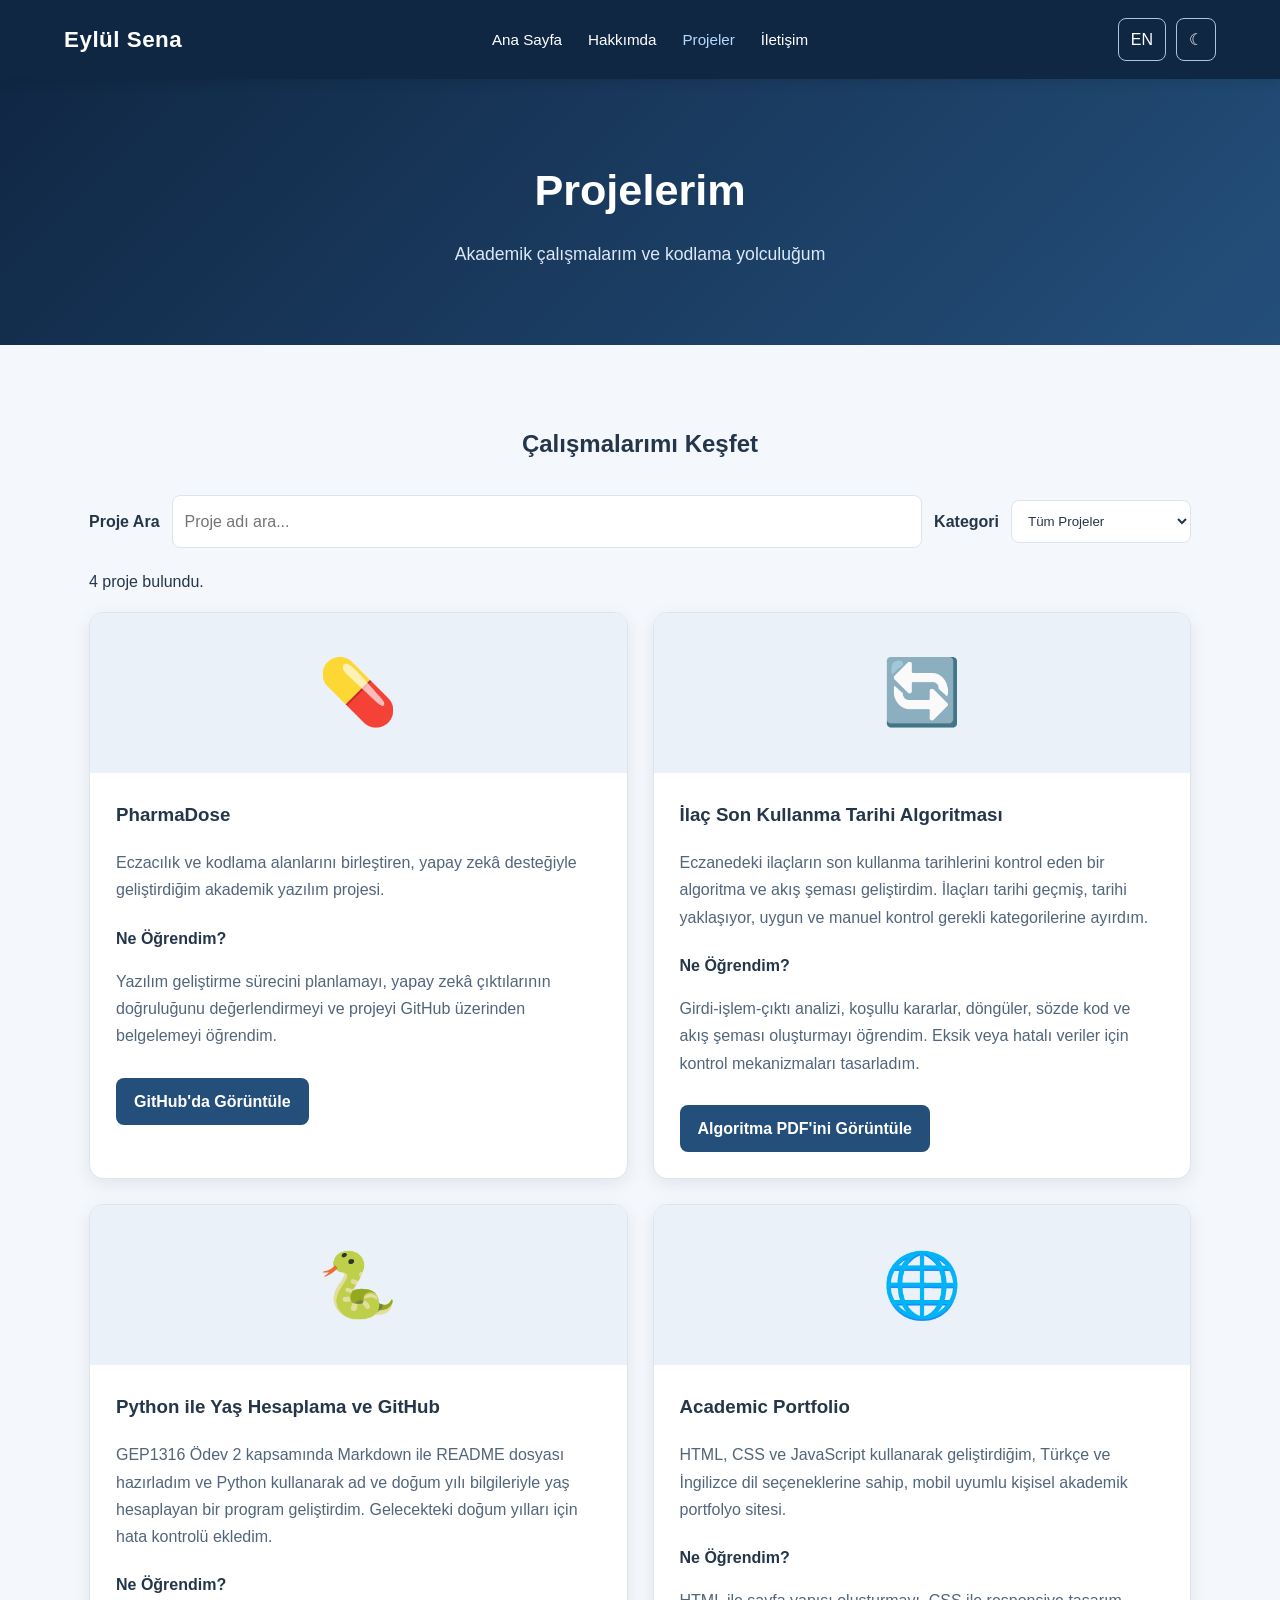
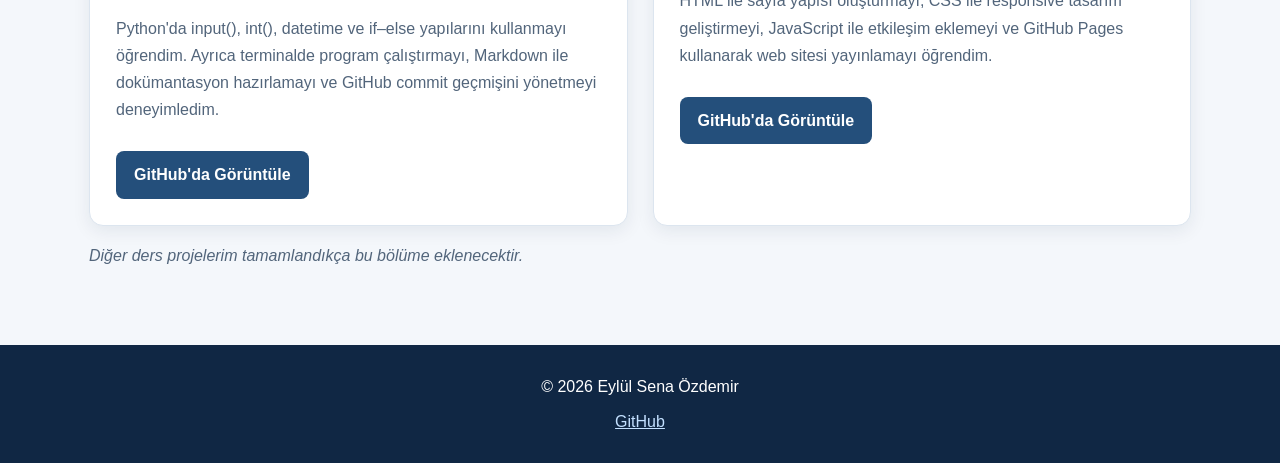
==== commit 5781f694: "Add algorithm PDF to projects page" ====
--- a/projects.html
+++ b/projects.html
@@ -350,14 +350,18 @@
             </p>
 
 
-            <p
-              class="project-pending"
-              data-tr="GitHub bağlantısı eklenecek."
-              data-en="GitHub link will be added.">
-
-              GitHub bağlantısı eklenecek.
-
-            </p>
+            
+<a
+  class="project-link"
+  href="GEP1316_Odev1_Eylul_Sena_Ozdemir .pdf"
+  target="_blank"
+  rel="noopener noreferrer"
+  data-tr="Algoritma PDF'ini Görüntüle"
+  data-en="View Algorithm PDF">
+
+  Algoritma PDF'ini Görüntüle
+
+</a>
 
           </div>
 
